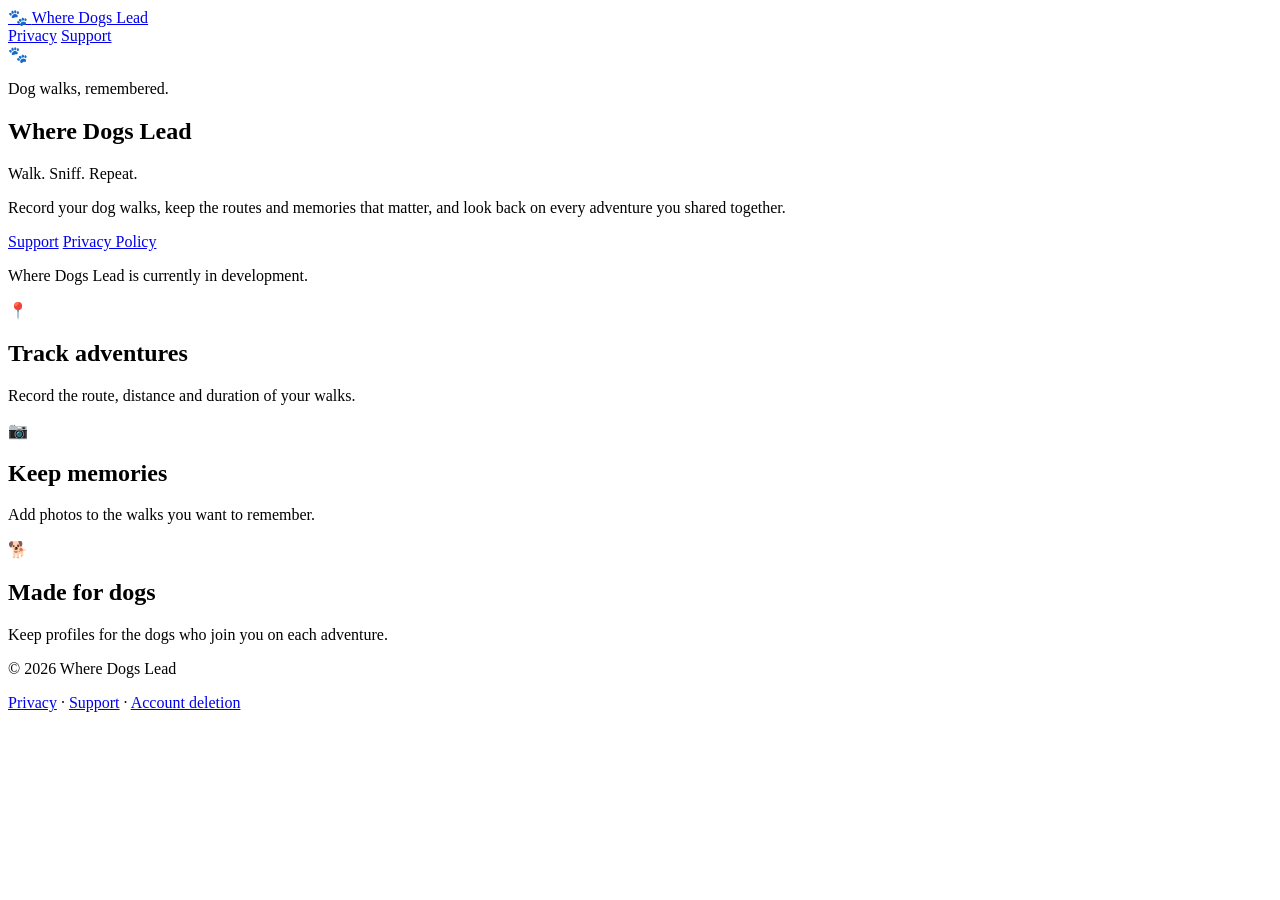
==== index.html @ 5a113318 "Add Where Dogs Lead homepage" ====
<!doctype html>
<html lang="en">
<head>
  <meta charset="utf-8">
  <meta name="viewport" content="width=device-width, initial-scale=1">
  <meta name="description" content="Where Dogs Lead — a dog walking companion for recording adventures, routes, memories and more.">
  <title>Where Dogs Lead</title>
  <link rel="stylesheet" href="styles.css">
</head>
<body>
  <header class="site-header">
    <a class="brand" href="index.html" aria-label="Where Dogs Lead home">
      <span class="paw" aria-hidden="true">🐾</span>
      <span>Where Dogs Lead</span>
    </a>
    <nav aria-label="Main navigation">
      <a href="privacy.html">Privacy</a>
      <a href="support.html">Support</a>
    </nav>
  </header>

  <main>
    <section class="hero">
      <div class="hero-card">
        <div class="hero-paw" aria-hidden="true">🐾</div>
        <p class="eyebrow">Dog walks, remembered.</p>
        <h1>Where Dogs Lead</h1>
        <p class="tagline">Walk. Sniff. Repeat.</p>
        <p class="intro">
          Record your dog walks, keep the routes and memories that matter,
          and look back on every adventure you shared together.
        </p>
        <div class="actions">
          <a class="button primary" href="support.html">Support</a>
          <a class="button secondary" href="privacy.html">Privacy Policy</a>
        </div>
        <p class="coming-soon">Where Dogs Lead is currently in development.</p>
      </div>
    </section>

    <section class="features" aria-label="App features">
      <article>
        <span aria-hidden="true">📍</span>
        <h2>Track adventures</h2>
        <p>Record the route, distance and duration of your walks.</p>
      </article>
      <article>
        <span aria-hidden="true">📷</span>
        <h2>Keep memories</h2>
        <p>Add photos to the walks you want to remember.</p>
      </article>
      <article>
        <span aria-hidden="true">🐕</span>
        <h2>Made for dogs</h2>
        <p>Keep profiles for the dogs who join you on each adventure.</p>
      </article>
    </section>
  </main>

  <footer>
    <p>© 2026 Where Dogs Lead</p>
    <p>
      <a href="privacy.html">Privacy</a>
      <span aria-hidden="true">·</span>
      <a href="support.html">Support</a>
      <span aria-hidden="true">·</span>
      <a href="account-deletion.html">Account deletion</a>
    </p>
  </footer>
</body>
</html>
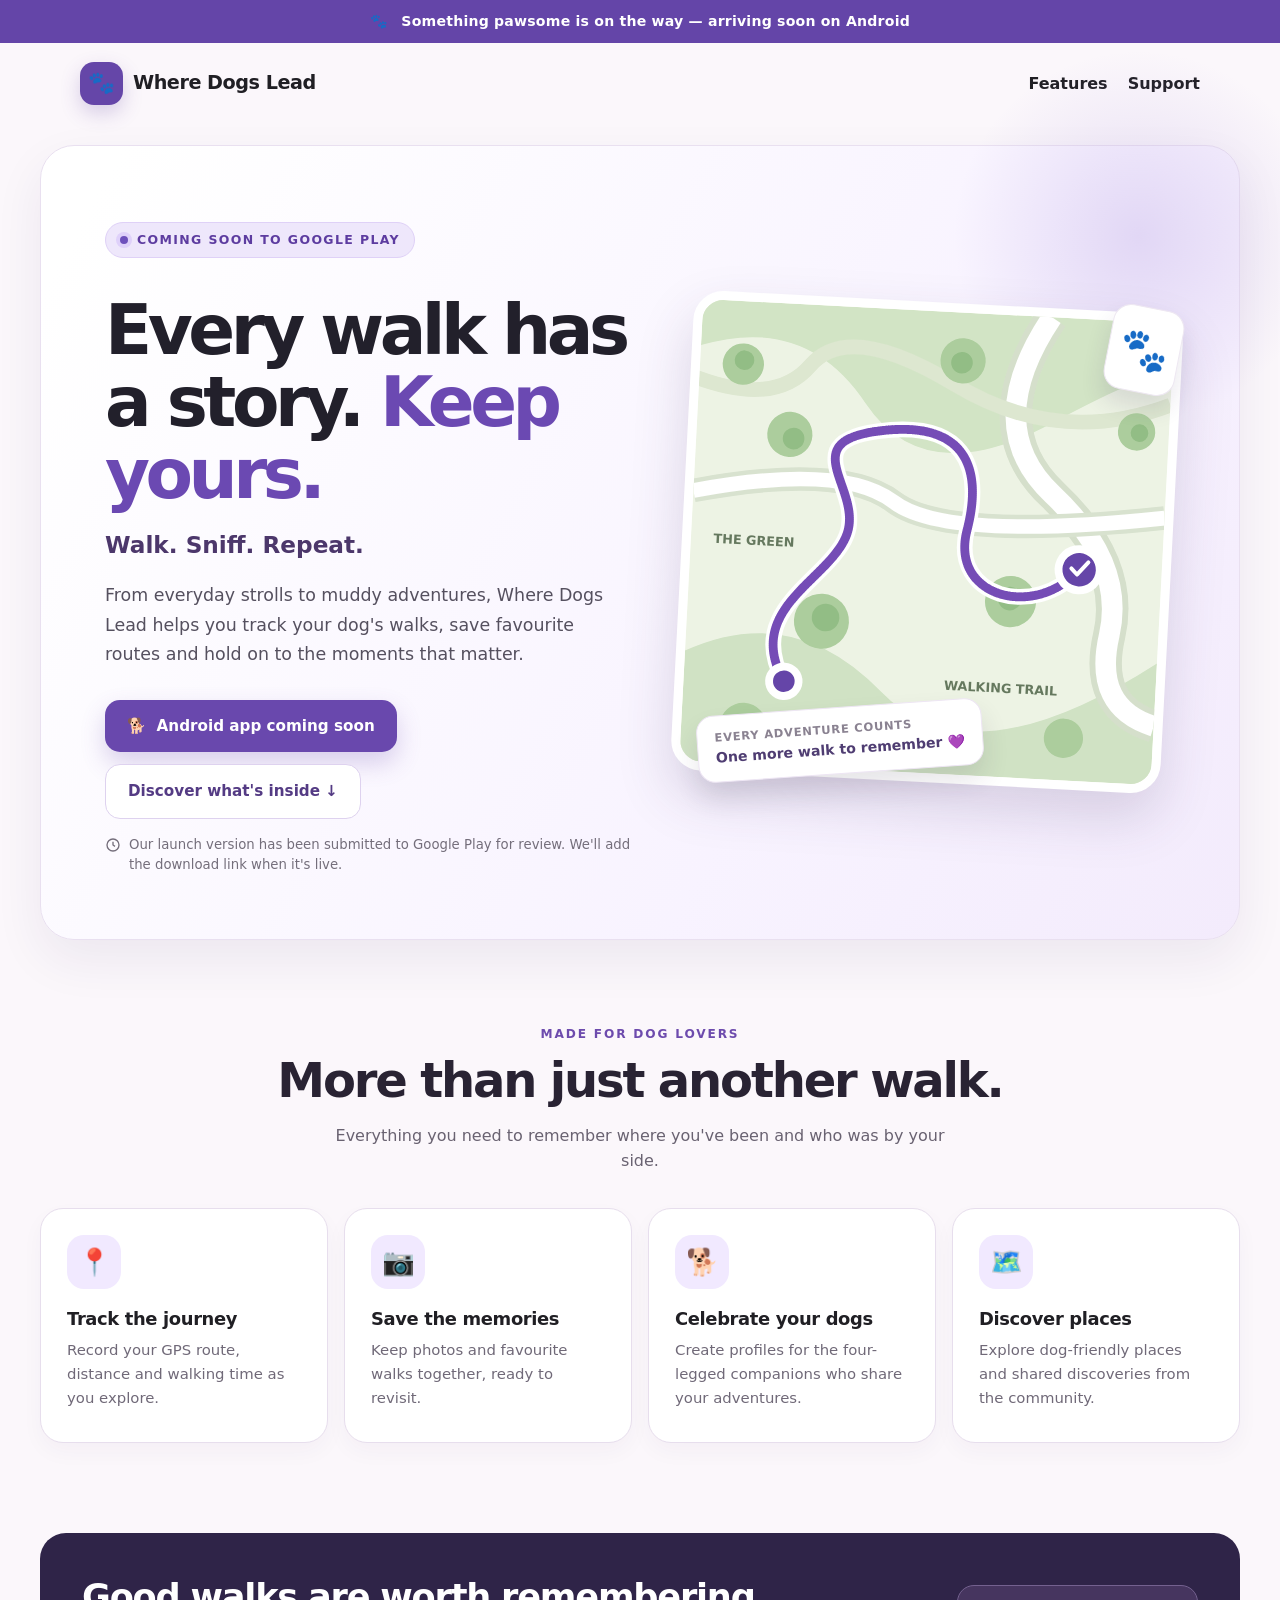
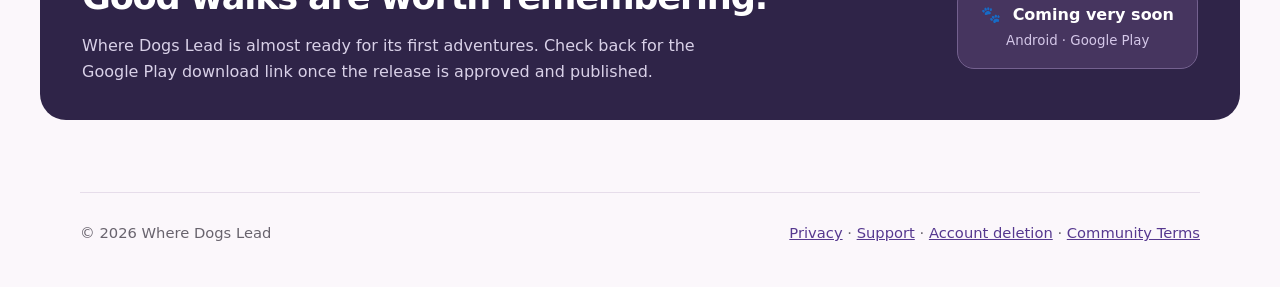
==== commit f5e983a0: "Refresh homepage for upcoming Where Dogs Lead Google Play launch" ====
--- a/index.html
+++ b/index.html
@@ -1,71 +1,168 @@
 <!doctype html>
-<html lang="en">
+<html lang="en-GB">
 <head>
   <meta charset="utf-8">
   <meta name="viewport" content="width=device-width, initial-scale=1">
-  <meta name="description" content="Where Dogs Lead — a dog walking companion for recording adventures, routes, memories and more.">
-  <title>Where Dogs Lead</title>
+  <meta name="theme-color" content="#f8f5fc">
+  <meta name="description" content="Where Dogs Lead is coming soon to Google Play. Track dog walks, save routes and photos, and remember every adventure together. Walk. Sniff. Repeat.">
+  <meta property="og:title" content="Where Dogs Lead — Coming Soon">
+  <meta property="og:description" content="Walk. Sniff. Repeat. A new dog-walking companion is coming soon to Android.">
+  <meta property="og:type" content="website">
+  <meta property="og:url" content="https://wheredogslead.co.uk/">
+  <title>Coming Soon to Google Play | Where Dogs Lead</title>
   <link rel="stylesheet" href="styles.css">
+  <style>
+    /* Launch announcement styles: scoped to this homepage only. */
+    .launch-page { overflow: hidden; }
+    .launch-page .site-header { max-width: 1200px; }
+    .launch-page .brand { font-size: 1.2rem; letter-spacing: -.025em; }
+    .launch-page .brand-symbol { width: 43px; height: 43px; display: grid; place-items: center; color: #fff; background: #6546a8; border-radius: 14px; box-shadow: 0 8px 20px rgba(87,55,156,.22); font-size: 1.35rem; }
+    .launch-page nav a:focus-visible, .launch-page a:focus-visible { outline: 3px solid #9b7bed; outline-offset: 4px; border-radius: 4px; }
+    .launch-banner { background: #6445a8; color: #fff; padding: 10px 20px; text-align: center; font-size: .88rem; font-weight: 700; letter-spacing: .015em; }
+    .launch-banner span { display: inline-block; margin-right: 8px; }
+    .launch-container { width: min(1200px, calc(100% - 44px)); margin-left: auto; margin-right: auto; }
+    .launch-hero { margin-top: 20px; background: linear-gradient(120deg,#fff 5%,#f8f3ff 65%,#f3ebfc); border: 1px solid #e9e0f0; border-radius: 34px; box-shadow: 0 20px 50px rgba(49,31,90,.07); display:grid; grid-template-columns: 1.05fr .95fr; align-items: center; min-height: 570px; gap: 26px; padding: clamp(28px,5vw,65px); position: relative; isolation: isolate; }
+    .launch-hero::before { content:""; position:absolute; z-index:-1; width:380px; height:380px; right:-90px; top:-100px; border-radius:50%; background:radial-gradient(circle,rgba(156,129,215,.24),transparent 69%); }
+    .launch-kicker { display:inline-flex; align-items:center; gap:9px; color:#5d3ca0; background:#eee7fb; border:1px solid #dfd1f7; padding:7px 14px; border-radius:30px; font-size:.78rem; text-transform:uppercase; letter-spacing:.11em; font-weight:800; }
+    .launch-kicker-dot { width:8px; height:8px; border-radius:50%; background:#6e50bc; box-shadow:0 0 0 4px #dfd1fa; }
+    .launch-hero h1 { max-width: 680px; font-size:clamp(2.9rem,5.4vw,5.1rem); line-height:1.04; letter-spacing:-.065em; margin:25px 0 15px; color:#22202b; }
+    .launch-hero h1 em { font-style:normal; color:#6b49b2; }
+    .launch-tagline { font-size:clamp(1.15rem,2.1vw,1.45rem); color:#4c376b; font-weight:800; margin:0 0 18px; }
+    .launch-intro { color:#55505f; font-size:1.09rem; max-width:510px; line-height:1.7; margin:0; }
+    .launch-buttons { display:flex; gap:12px; flex-wrap:wrap; margin:30px 0 16px; align-items:center; }
+    .launch-pill { display:inline-flex; align-items:center; gap:10px; border-radius:15px; padding:14px 22px; font-size:.95rem; font-weight:800; text-decoration:none; }
+    .launch-primary { color:#fff; background:#6948ad; box-shadow:0 11px 24px rgba(105,72,173,.24); }
+    .launch-secondary { color:#543b84; background:#fff; border:1px solid #ded2ef; }
+    .launch-secondary:hover { background:#f3ecfe; }
+    .launch-note { display:flex; align-items:flex-start; gap:8px; color:#746e7b; font-size:.83rem; line-height:1.5; margin:0; }
+    .launch-note svg { flex:0 0 16px; margin-top:2px; }
+    .launch-art { position:relative; min-height:445px; display:flex; align-items:center; justify-content:center; }
+    .launch-map { background:#f5f9ef; width:100%; max-width:490px; border:9px solid #fff; border-radius:30px; box-shadow:0 25px 54px rgba(66,47,93,.17); overflow:hidden; transform:rotate(3deg); }
+    .launch-map svg { display:block; width:100%; height:auto; }
+    .launch-map-label { position:absolute; bottom:8px; left:18px; color:#4f3d72; padding:12px 17px; background:#fff; border:1px solid #eee6f4; box-shadow:0 15px 26px rgba(52,42,68,.12); border-radius:17px; transform:rotate(-4deg); font-size:.88rem; font-weight:750; }
+    .launch-map-label span { display:block; color:#8a8291; font-size:.72rem; font-weight:600; text-transform:uppercase; letter-spacing:.065em; }
+    .launch-paw-float { position:absolute; top:5px; right:-5px; font-size:2.5rem; background:#fff; border:1px solid #eee8f2; padding:10px; border-radius:18px; transform:rotate(11deg); box-shadow:0 14px 22px rgba(55,42,89,.12); }
+    .launch-section { padding:85px 0 30px; }
+    .launch-section-head { max-width:780px; margin:0 auto 34px; text-align:center; }
+    .launch-eyebrow { font-size:.76rem; text-transform:uppercase; letter-spacing:.15em; color:#6d4bad; font-weight:850; margin:0 0 9px; }
+    .launch-section h2 { margin:0; color:#292333; font-size:clamp(2rem,3.8vw,3rem); line-height:1.14; letter-spacing:-.045em; }
+    .launch-section-lead { color:#696271; max-width:620px; margin:15px auto 0; }
+    .launch-features { display:grid; grid-template-columns:repeat(4,minmax(0,1fr)); gap:16px; }
+    .launch-feature { background:#fff; border:1px solid #e7deed; border-radius:23px; padding:26px; min-height:235px; box-shadow:0 9px 22px rgba(55,41,85,.035); }
+    .launch-feature-icon { width:54px; height:54px; background:#f1e9ff; border-radius:17px; display:grid; place-items:center; font-size:1.65rem; margin-bottom:19px; }
+    .launch-feature h3 { font-size:1.12rem; line-height:1.25; letter-spacing:-.02em; margin:0 0 9px; }
+    .launch-feature p { color:#706978; margin:0; font-size:.93rem; line-height:1.6; }
+    .launch-bottom { margin-top:60px; margin-bottom:72px; padding:36px 42px; background:#2f2448; color:#fff; border-radius:26px; display:flex; justify-content:space-between; align-items:center; gap:25px; }
+    .launch-bottom h2 { font-size:clamp(1.5rem,3vw,2.2rem); letter-spacing:-.035em; margin:0 0 8px; color:#fff; }
+    .launch-bottom p { color:#d9d1e8; margin:0; max-width:640px; }
+    .launch-status { text-align:center; flex:0 0 auto; background:#46355f; padding:16px 23px; border:1px solid #74618f; border-radius:17px; font-weight:800; }
+    .launch-status small { display:block; font-weight:500; color:#d5c8e9; margin-top:3px; }
+    .launch-page footer { max-width:1200px; }
+    @media(max-width:950px) {
+      .launch-hero { grid-template-columns:1fr; padding:45px 38px 24px; }
+      .launch-hero h1 { max-width:720px; }
+      .launch-art { min-height:350px; max-width:530px; width:100%; margin:0 auto; }
+      .launch-map { max-width:400px; }
+      .launch-features { grid-template-columns:repeat(2,minmax(0,1fr)); }
+    }
+    @media(max-width:600px) {
+      .launch-container { width:calc(100% - 26px); }
+      .launch-page .site-header { align-items:center; padding-top:0; gap:10px; }
+      .launch-page .brand { font-size:1rem; }
+      .launch-page .brand-symbol { width:36px; height:36px; border-radius:11px; }
+      .launch-page nav { gap:12px; font-size:.82rem; }
+      .launch-banner { font-size:.77rem; }
+      .launch-hero { margin-top:10px; padding:34px 22px 25px; gap:5px; border-radius:24px; }
+      .launch-hero h1 { font-size:clamp(2.65rem,12vw,4rem); margin-top:21px; }
+      .launch-intro { font-size:1rem; }
+      .launch-buttons { margin-top:24px; }
+      .launch-pill { width:100%; justify-content:center; text-align:center; }
+      .launch-art { min-height:270px; margin-top:19px; }
+      .launch-map { width:92%; max-width:335px; border-width:6px; border-radius:22px; }
+      .launch-paw-float { top:0; right:0; font-size:1.6rem; }
+      .launch-map-label { left:0; bottom:0; font-size:.75rem; }
+      .launch-section { padding-top:62px; }
+      .launch-features { grid-template-columns:1fr; gap:12px; }
+      .launch-feature { min-height:0; padding:23px; }
+      .launch-bottom { margin-top:40px; margin-bottom:45px; padding:30px 24px; flex-direction:column; align-items:stretch; }
+      .launch-status { text-align:left; }
+    }
+    @media(prefers-reduced-motion:reduce) { html {scroll-behavior:auto;} }
+  </style>
 </head>
-<body>
+<body class="launch-page">
+  <div class="launch-banner"><span aria-hidden="true">🐾</span> Something pawsome is on the way — arriving soon on Android</div>
   <header class="site-header">
     <a class="brand" href="index.html" aria-label="Where Dogs Lead home">
-      <span class="paw" aria-hidden="true">🐾</span>
-      <span>Where Dogs Lead</span>
+      <span class="brand-symbol" aria-hidden="true">🐾</span><span>Where Dogs Lead</span>
     </a>
     <nav aria-label="Main navigation">
-      <a href="privacy.html">Privacy</a>
+      <a href="#features">Features</a>
       <a href="support.html">Support</a>
     </nav>
   </header>
-
   <main>
-    <section class="hero">
-      <div class="hero-card">
-        <div class="hero-paw" aria-hidden="true">🐾</div>
-        <p class="eyebrow">Dog walks, remembered.</p>
-        <h1>Where Dogs Lead</h1>
-        <p class="tagline">Walk. Sniff. Repeat.</p>
-        <p class="intro">
-          Record your dog walks, keep the routes and memories that matter,
-          and look back on every adventure you shared together.
+    <section class="launch-hero launch-container" aria-labelledby="launch-title">
+      <div class="launch-copy">
+        <p class="launch-kicker"><span class="launch-kicker-dot" aria-hidden="true"></span> Coming soon to Google Play</p>
+        <h1 id="launch-title">Every walk has a story. <em>Keep yours.</em></h1>
+        <p class="launch-tagline">Walk. Sniff. Repeat.</p>
+        <p class="launch-intro">From everyday strolls to muddy adventures, Where Dogs Lead helps you track your dog's walks, save favourite routes and hold on to the moments that matter.</p>
+        <div class="launch-buttons">
+          <span class="launch-pill launch-primary" role="status" aria-label="Android app coming soon">🐕 &nbsp;Android app coming soon</span>
+          <a class="launch-pill launch-secondary" href="#features">Discover what's inside ↓</a>
+        </div>
+        <p class="launch-note">
+          <svg xmlns="http://www.w3.org/2000/svg" width="16" height="16" viewBox="0 0 24 24" fill="none" stroke="currentColor" stroke-width="2" aria-hidden="true"><circle cx="12" cy="12" r="9"/><path d="M12 7v5l3 2"/></svg>
+          Our launch version has been submitted to Google Play for review. We'll add the download link when it's live.
         </p>
-        <div class="actions">
-          <a class="button primary" href="support.html">Support</a>
-          <a class="button secondary" href="privacy.html">Privacy Policy</a>
+      </div>
+      <div class="launch-art">
+        <div class="launch-map" aria-label="Illustration of a winding walking trail through green countryside" role="img">
+          <svg viewBox="0 0 480 470" xmlns="http://www.w3.org/2000/svg" aria-hidden="true">
+            <rect width="480" height="470" fill="#edf3e4"/>
+            <path d="M0 47 Q105 10 170 97 T360 108 T480 60 V0 H0Z" fill="#d2e4c5"/>
+            <path d="M0 358 Q108 302 202 390 T480 346 V470 H0Z" fill="#d0e2c4"/>
+            <path d="M355 0 Q287 114 365 180 T430 320 T480 410" fill="none" stroke="#d5dfcb" stroke-width="33"/>
+            <path d="M355 0 Q287 114 365 180 T430 320 T480 410" fill="none" stroke="#fff" stroke-width="21"/>
+            <path d="M0 195 Q150 159 204 196 T480 198" fill="none" stroke="#d8e2cf" stroke-width="24"/>
+            <path d="M0 195 Q150 159 204 196 T480 198" fill="none" stroke="#fff" stroke-width="15"/>
+            <path d="M-20 74 Q75 110 112 62 T259 73 T480 83" fill="none" stroke="#dde7d0" stroke-width="15"/>
+            <g fill="#accd9d"><circle cx="44" cy="64" r="21"/><circle cx="95" cy="133" r="23"/><circle cx="137" cy="321" r="28"/><circle cx="328" cy="291" r="26"/><circle cx="447" cy="112" r="19"/><circle cx="267" cy="49" r="23"/><circle cx="63" cy="432" r="24"/><circle cx="389" cy="427" r="20"/></g>
+            <g fill="#92bd85"><circle cx="45" cy="60" r="10"/><circle cx="99" cy="137" r="11"/><circle cx="141" cy="317" r="14"/><circle cx="327" cy="288" r="12"/><circle cx="450" cy="113" r="9"/><circle cx="266" cy="51" r="11"/></g>
+            <path d="M102 384 C57 312 143 279 158 232 S99 141 184 125 S294 152 280 221 S354 308 396 255" fill="none" stroke="#fff" stroke-width="16" stroke-linecap="round" stroke-linejoin="round"/>
+            <path d="M102 384 C57 312 143 279 158 232 S99 141 184 125 S294 152 280 221 S354 308 396 255" fill="none" stroke="#754cb6" stroke-width="9" stroke-linecap="round" stroke-linejoin="round" stroke-dasharray="1 1"/>
+            <circle cx="102" cy="384" r="19" fill="#fff"/><circle cx="102" cy="384" r="11" fill="#6545a8"/>
+            <circle cx="396" cy="255" r="25" fill="#fff"/><circle cx="396" cy="255" r="17" fill="#6545a8"/>
+            <path d="M388 254l6 6 11-13" fill="none" stroke="#fff" stroke-linecap="round" stroke-linejoin="round" stroke-width="4"/>
+            <g font-family="system-ui,sans-serif" fill="#65785e" font-size="13" font-weight="700"><text x="23" y="247">THE GREEN</text><text x="265" y="384">WALKING TRAIL</text></g>
+          </svg>
         </div>
-        <p class="coming-soon">Where Dogs Lead is currently in development.</p>
+        <div class="launch-paw-float" aria-hidden="true">🐾</div>
+        <div class="launch-map-label"><span>Every adventure counts</span>One more walk to remember 💜</div>
       </div>
     </section>
-
-    <section class="features" aria-label="App features">
-      <article>
-        <span aria-hidden="true">📍</span>
-        <h2>Track adventures</h2>
-        <p>Record the route, distance and duration of your walks.</p>
-      </article>
-      <article>
-        <span aria-hidden="true">📷</span>
-        <h2>Keep memories</h2>
-        <p>Add photos to the walks you want to remember.</p>
-      </article>
-      <article>
-        <span aria-hidden="true">🐕</span>
-        <h2>Made for dogs</h2>
-        <p>Keep profiles for the dogs who join you on each adventure.</p>
-      </article>
+    <section class="launch-section launch-container" id="features" aria-labelledby="features-title">
+      <div class="launch-section-head">
+        <p class="launch-eyebrow">Made for dog lovers</p>
+        <h2 id="features-title">More than just another walk.</h2>
+        <p class="launch-section-lead">Everything you need to remember where you've been and who was by your side.</p>
+      </div>
+      <div class="launch-features">
+        <article class="launch-feature"><span class="launch-feature-icon" aria-hidden="true">📍</span><h3>Track the journey</h3><p>Record your GPS route, distance and walking time as you explore.</p></article>
+        <article class="launch-feature"><span class="launch-feature-icon" aria-hidden="true">📷</span><h3>Save the memories</h3><p>Keep photos and favourite walks together, ready to revisit.</p></article>
+        <article class="launch-feature"><span class="launch-feature-icon" aria-hidden="true">🐕</span><h3>Celebrate your dogs</h3><p>Create profiles for the four-legged companions who share your adventures.</p></article>
+        <article class="launch-feature"><span class="launch-feature-icon" aria-hidden="true">🗺️</span><h3>Discover places</h3><p>Explore dog-friendly places and shared discoveries from the community.</p></article>
+      </div>
     </section>
+    <aside class="launch-bottom launch-container" aria-label="Launch status">
+      <div><h2>Good walks are worth remembering.</h2><p>Where Dogs Lead is almost ready for its first adventures. Check back for the Google Play download link once the release is approved and published.</p></div>
+      <div class="launch-status">🐾 &nbsp;Coming very soon<small>Android · Google Play</small></div>
+    </aside>
   </main>
-
   <footer>
     <p>© 2026 Where Dogs Lead</p>
-    <p>
-      <a href="privacy.html">Privacy</a>
-      <span aria-hidden="true">·</span>
-      <a href="support.html">Support</a>
-      <span aria-hidden="true">·</span>
-      <a href="account-deletion.html">Account deletion</a>
-    </p>
+    <p><a href="privacy.html">Privacy</a> · <a href="support.html">Support</a> · <a href="account-deletion.html">Account deletion</a> · <a href="community-terms.html">Community Terms</a></p>
   </footer>
 </body>
 </html>
--- a/styles.css
+++ b/styles.css
@@ -0,0 +1,229 @@
+:root {
+  --bg: #fbf7fb;
+  --surface: #ffffff;
+  --surface-soft: #f2ecf6;
+  --text: #201f24;
+  --muted: #68636d;
+  --accent: #6f4db2;
+  --accent-dark: #56388f;
+  --line: #e6ddea;
+  --shadow: 0 18px 50px rgba(51, 33, 69, 0.10);
+}
+
+* { box-sizing: border-box; }
+
+html { scroll-behavior: smooth; }
+
+body {
+  margin: 0;
+  font-family: system-ui, -apple-system, BlinkMacSystemFont, "Segoe UI", sans-serif;
+  color: var(--text);
+  background: var(--bg);
+  line-height: 1.6;
+}
+
+a { color: var(--accent-dark); }
+
+.site-header {
+  width: min(1120px, calc(100% - 36px));
+  margin: 0 auto;
+  min-height: 82px;
+  display: flex;
+  align-items: center;
+  justify-content: space-between;
+  gap: 24px;
+}
+
+.brand {
+  display: inline-flex;
+  align-items: center;
+  gap: 10px;
+  text-decoration: none;
+  color: var(--text);
+  font-size: 1.25rem;
+  font-weight: 800;
+}
+
+.paw { font-size: 1.55rem; }
+
+nav {
+  display: flex;
+  gap: 20px;
+}
+
+nav a {
+  color: var(--text);
+  text-decoration: none;
+  font-weight: 650;
+}
+
+nav a:hover,
+footer a:hover { text-decoration: underline; }
+
+.hero {
+  width: min(1120px, calc(100% - 36px));
+  margin: 32px auto 0;
+}
+
+.hero-card {
+  min-height: 500px;
+  padding: clamp(42px, 8vw, 92px);
+  border: 1px solid var(--line);
+  border-radius: 34px;
+  background:
+    radial-gradient(circle at top right, rgba(111, 77, 178, 0.12), transparent 34%),
+    var(--surface);
+  box-shadow: var(--shadow);
+  display: flex;
+  flex-direction: column;
+  align-items: flex-start;
+  justify-content: center;
+}
+
+.hero-paw { font-size: 3.2rem; }
+
+.eyebrow {
+  margin: 12px 0 2px;
+  color: var(--accent-dark);
+  font-weight: 800;
+  letter-spacing: 0.04em;
+  text-transform: uppercase;
+  font-size: 0.86rem;
+}
+
+h1 {
+  margin: 0;
+  font-size: clamp(3rem, 8vw, 6.2rem);
+  line-height: 0.98;
+  letter-spacing: -0.055em;
+}
+
+.tagline {
+  margin: 18px 0 12px;
+  font-size: clamp(1.45rem, 3vw, 2rem);
+  font-weight: 750;
+}
+
+.intro {
+  max-width: 680px;
+  margin: 0;
+  color: var(--muted);
+  font-size: 1.12rem;
+}
+
+.actions {
+  display: flex;
+  flex-wrap: wrap;
+  gap: 12px;
+  margin-top: 30px;
+}
+
+.button {
+  display: inline-block;
+  padding: 12px 19px;
+  border-radius: 999px;
+  text-decoration: none;
+  font-weight: 750;
+}
+
+.primary {
+  color: white;
+  background: var(--accent);
+}
+
+.primary:hover { background: var(--accent-dark); }
+
+.secondary {
+  color: var(--text);
+  background: var(--surface-soft);
+  border: 1px solid var(--line);
+}
+
+.coming-soon {
+  margin: 24px 0 0;
+  color: var(--muted);
+  font-size: 0.95rem;
+}
+
+.features {
+  width: min(1120px, calc(100% - 36px));
+  margin: 26px auto 70px;
+  display: grid;
+  grid-template-columns: repeat(3, 1fr);
+  gap: 18px;
+}
+
+.features article,
+.content-card {
+  background: var(--surface);
+  border: 1px solid var(--line);
+  border-radius: 24px;
+  padding: 28px;
+}
+
+.features article > span { font-size: 2rem; }
+.features h2 { margin: 10px 0 8px; font-size: 1.25rem; }
+.features p { margin: 0; color: var(--muted); }
+
+.page {
+  width: min(840px, calc(100% - 36px));
+  margin: 38px auto 70px;
+}
+
+.page h1 {
+  font-size: clamp(2.5rem, 7vw, 4.5rem);
+  margin-bottom: 12px;
+}
+
+.page .lead {
+  color: var(--muted);
+  font-size: 1.08rem;
+}
+
+.content-card { margin-top: 26px; }
+
+.content-card h2 { margin-top: 30px; }
+.content-card h2:first-child { margin-top: 0; }
+.content-card ul { padding-left: 24px; }
+.content-card li + li { margin-top: 8px; }
+
+.notice {
+  background: var(--surface-soft);
+  border-left: 4px solid var(--accent);
+  padding: 16px 18px;
+  border-radius: 10px;
+}
+
+footer {
+  width: min(1120px, calc(100% - 36px));
+  margin: 0 auto;
+  padding: 28px 0 42px;
+  border-top: 1px solid var(--line);
+  display: flex;
+  justify-content: space-between;
+  gap: 18px;
+  color: var(--muted);
+  font-size: 0.92rem;
+}
+
+footer p { margin: 0; }
+
+@media (max-width: 720px) {
+  .site-header {
+    min-height: 72px;
+    align-items: flex-start;
+    padding-top: 18px;
+  }
+
+  nav { gap: 12px; font-size: 0.92rem; }
+
+  .hero { margin-top: 18px; }
+  .hero-card { min-height: 450px; border-radius: 26px; padding: 38px 26px; }
+
+  .features { grid-template-columns: 1fr; }
+
+  footer {
+    flex-direction: column;
+    padding-bottom: 30px;
+  }
+}
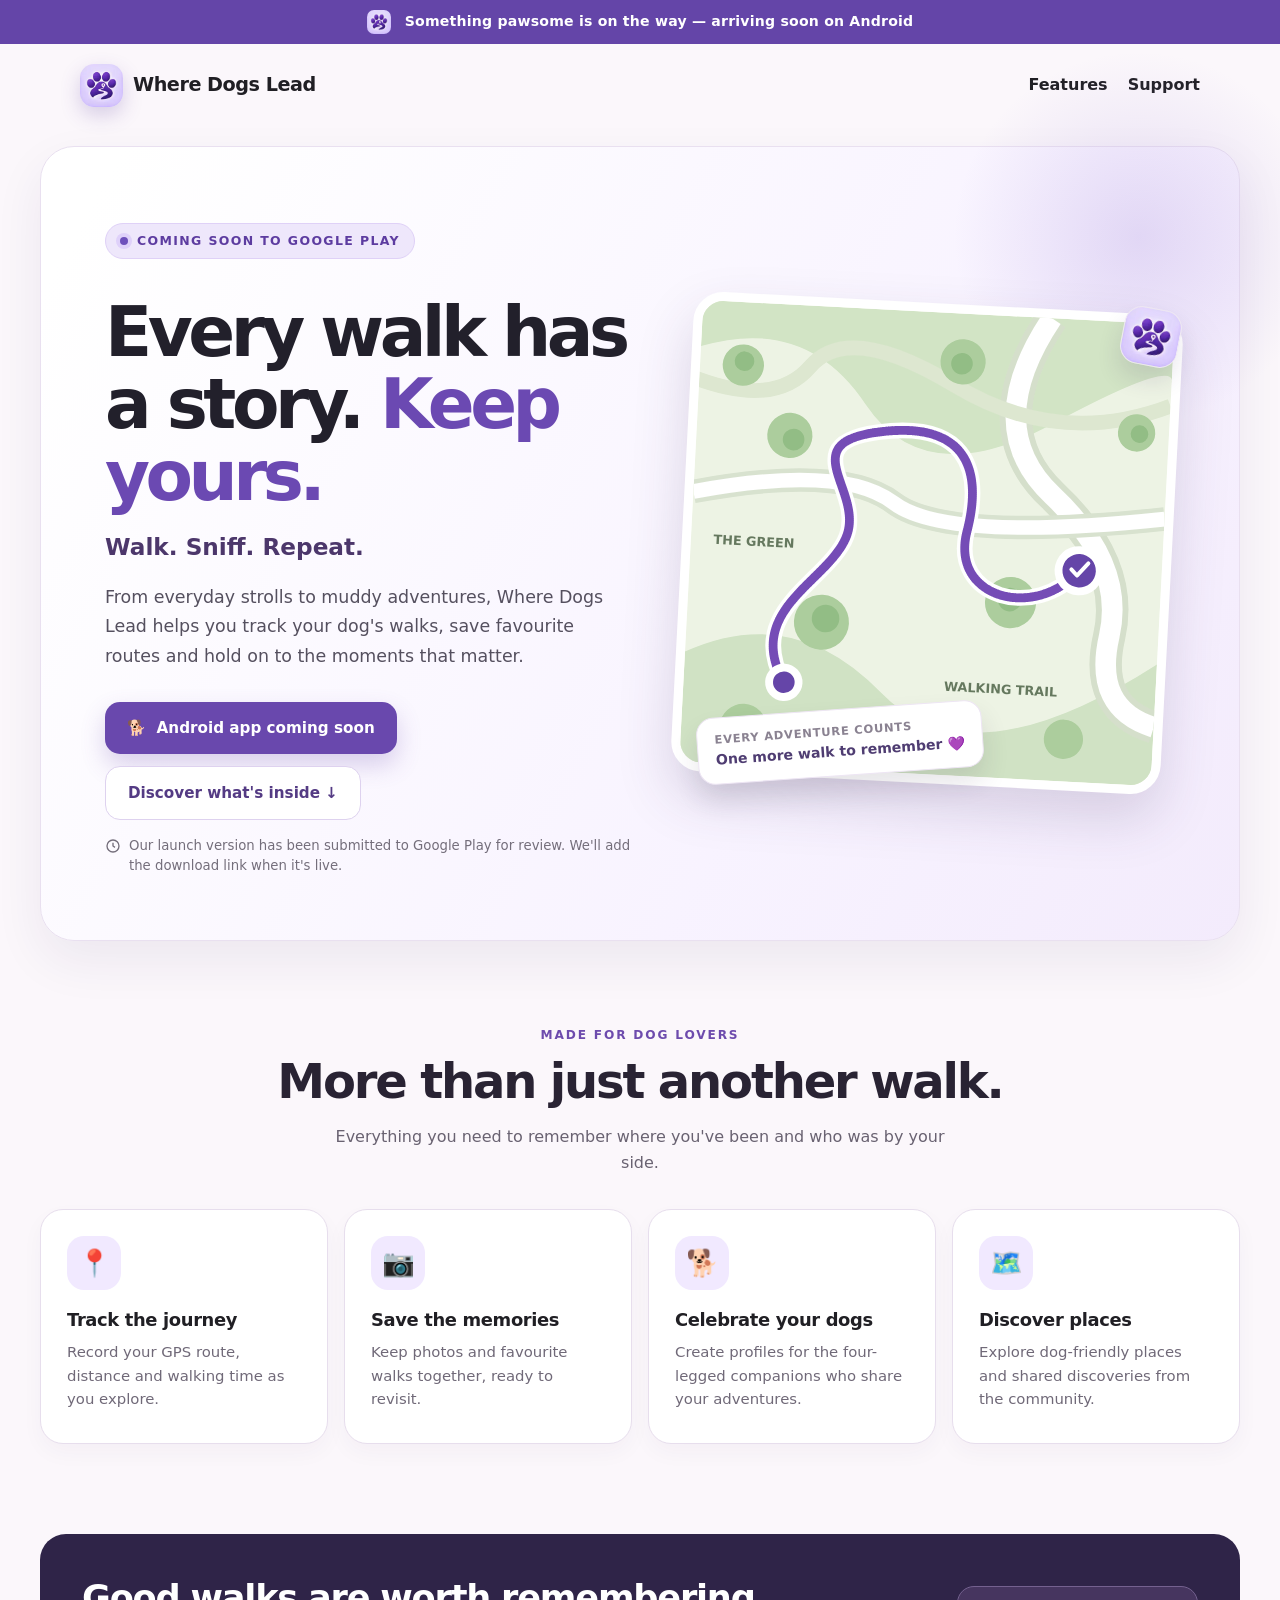
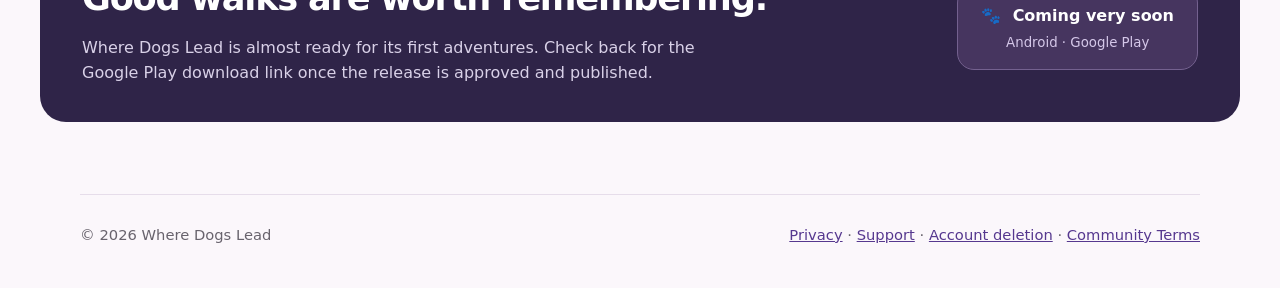
==== commit 873bf597: "Use original lavender paw logo in launch-page header and banner" ====
--- a/index.html
+++ b/index.html
@@ -88,13 +88,20 @@
       .launch-status { text-align:left; }
     }
     @media(prefers-reduced-motion:reduce) { html {scroll-behavior:auto;} }
-  </style>
+  
+    /* Reuse the original lavender paw-and-route logo throughout the launch header. */
+    .launch-page { --official-paw-logo: url("[data-uri]"); }
+    .launch-page .brand-symbol { background: var(--official-paw-logo) center / cover no-repeat; }
+    .launch-page .launch-banner .announcement-logo { display:inline-block; vertical-align:middle; width:24px; height:24px; margin-right:9px; border-radius:7px; background:var(--official-paw-logo) center / cover no-repeat; }
+    .launch-page .launch-paw-float { width:58px; height:58px; padding:0; background:var(--official-paw-logo) center / cover no-repeat; }
+    @media(max-width:600px){ .launch-page .launch-paw-float { width:48px; height:48px; } }
+</style>
 </head>
 <body class="launch-page">
-  <div class="launch-banner"><span aria-hidden="true">🐾</span> Something pawsome is on the way — arriving soon on Android</div>
+  <div class="launch-banner"><span class="announcement-logo" aria-hidden="true"></span> Something pawsome is on the way — arriving soon on Android</div>
   <header class="site-header">
     <a class="brand" href="index.html" aria-label="Where Dogs Lead home">
-      <span class="brand-symbol" aria-hidden="true">🐾</span><span>Where Dogs Lead</span>
+      <span class="brand-symbol" aria-hidden="true"></span><span>Where Dogs Lead</span>
     </a>
     <nav aria-label="Main navigation">
       <a href="#features">Features</a>
@@ -138,7 +145,7 @@
             <g font-family="system-ui,sans-serif" fill="#65785e" font-size="13" font-weight="700"><text x="23" y="247">THE GREEN</text><text x="265" y="384">WALKING TRAIL</text></g>
           </svg>
         </div>
-        <div class="launch-paw-float" aria-hidden="true">🐾</div>
+        <div class="launch-paw-float" aria-hidden="true"></div>
         <div class="launch-map-label"><span>Every adventure counts</span>One more walk to remember 💜</div>
       </div>
     </section>
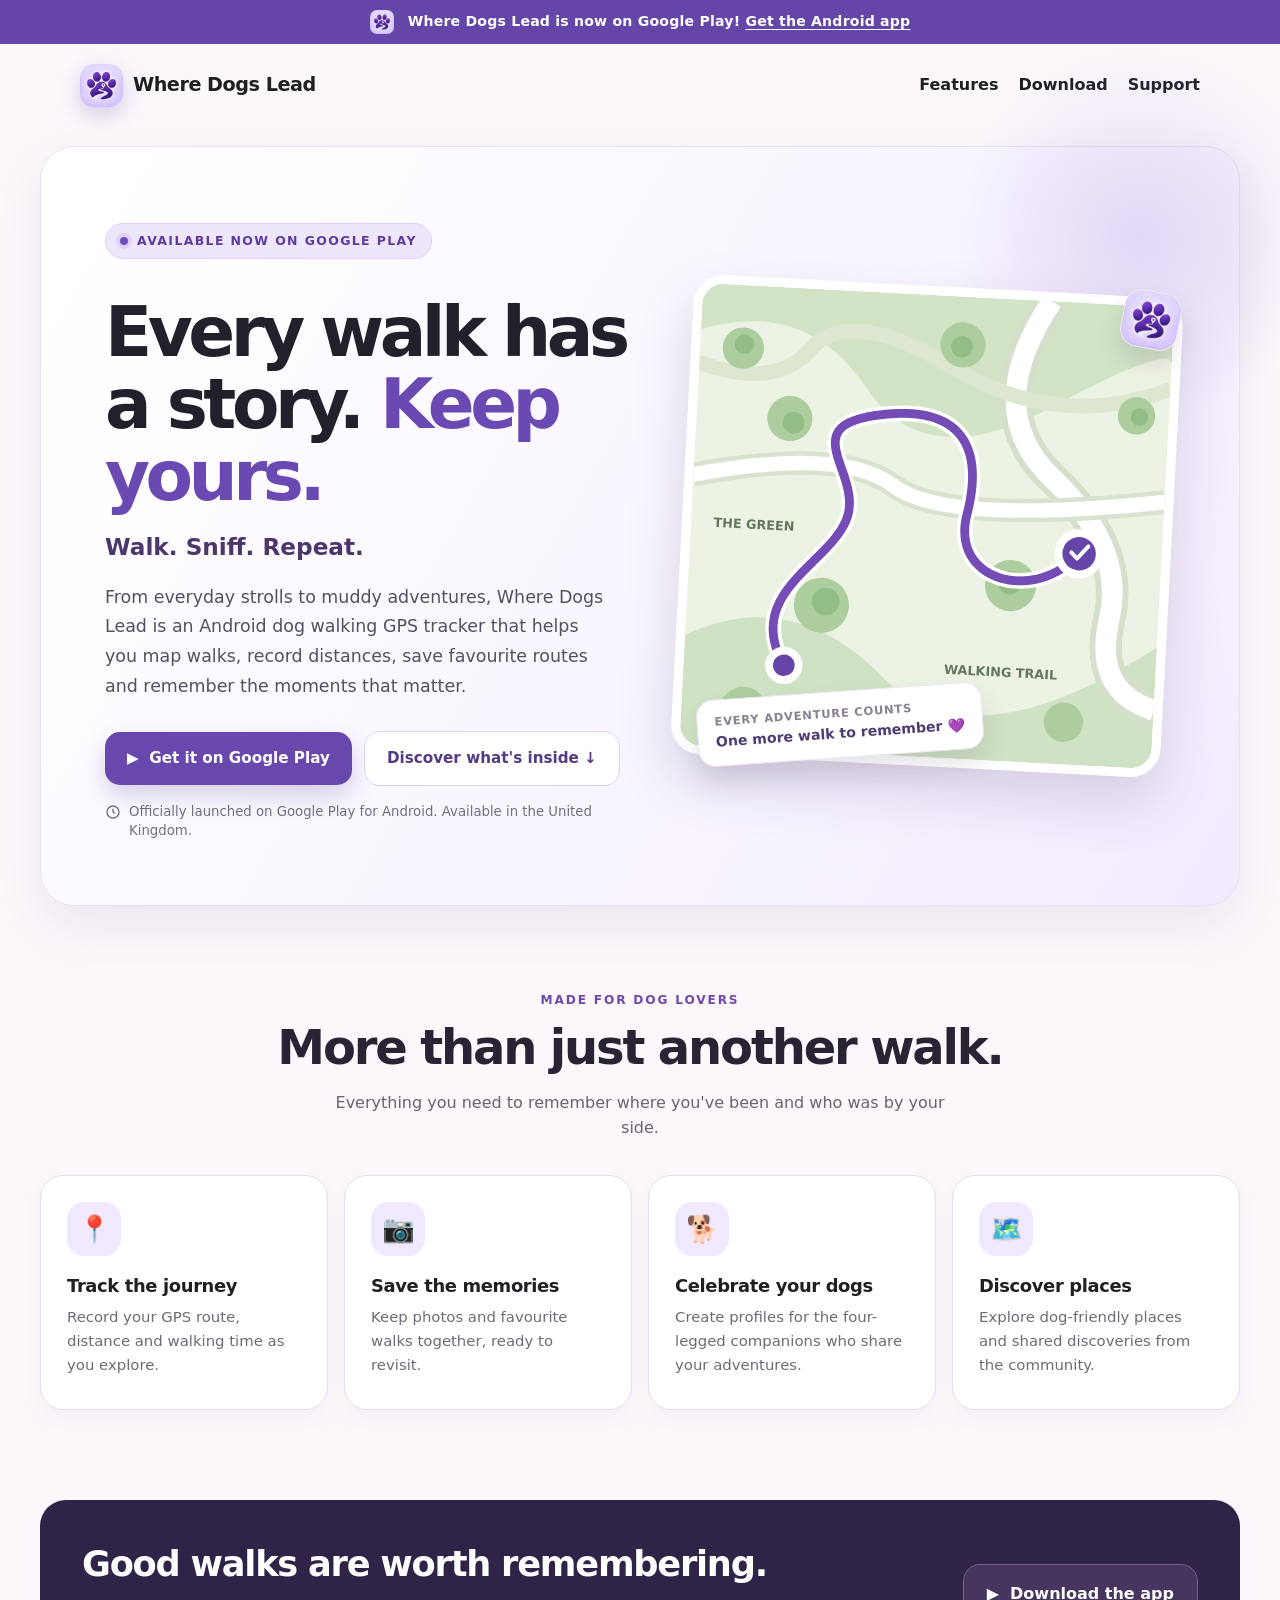
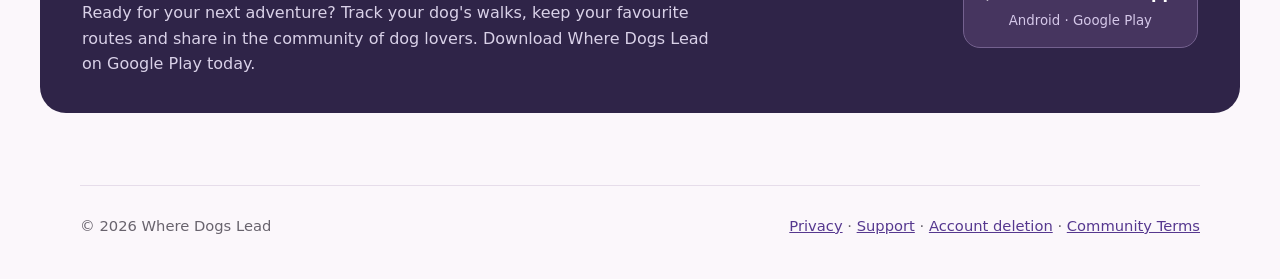
==== commit d2f3ae5a: "Launch Where Dogs Lead homepage with Google Play download links and SEO metadata" ====
--- a/index.html
+++ b/index.html
@@ -4,12 +4,31 @@
   <meta charset="utf-8">
   <meta name="viewport" content="width=device-width, initial-scale=1">
   <meta name="theme-color" content="#f8f5fc">
-  <meta name="description" content="Where Dogs Lead is coming soon to Google Play. Track dog walks, save routes and photos, and remember every adventure together. Walk. Sniff. Repeat.">
-  <meta property="og:title" content="Where Dogs Lead — Coming Soon">
-  <meta property="og:description" content="Walk. Sniff. Repeat. A new dog-walking companion is coming soon to Android.">
+  <meta name="description" content="Where Dogs Lead is a GPS dog walking tracker for Android. Map your walks, record distance and time, save photos, create dog profiles and discover places.">
+  <meta name="robots" content="index, follow">
+  <link rel="canonical" href="https://wheredogslead.co.uk/">
+  <meta property="og:site_name" content="Where Dogs Lead">
+  <meta property="og:title" content="Where Dogs Lead | GPS Dog Walking Tracker for Android">
+  <meta property="og:description" content="Walk. Sniff. Repeat. Track dog walks, explore GPS routes, save memories and discover dog-friendly places. Download on Google Play.">
   <meta property="og:type" content="website">
   <meta property="og:url" content="https://wheredogslead.co.uk/">
-  <title>Coming Soon to Google Play | Where Dogs Lead</title>
+  <meta name="twitter:card" content="summary">
+  <meta name="twitter:title" content="Where Dogs Lead | GPS Dog Walking Tracker">
+  <meta name="twitter:description" content="Walk. Sniff. Repeat. Track your walks, keep memories and discover places with Where Dogs Lead on Android.">
+  <title>GPS Dog Walking Tracker &amp; Routes | Where Dogs Lead</title>
+  <script type="application/ld+json">
+  {
+    "@context": "https://schema.org",
+    "@type": "SoftwareApplication",
+    "name": "Where Dogs Lead",
+    "description": "An Android app for tracking dog walks by GPS, recording distance and duration, saving walk photos, creating dog profiles and discovering dog-friendly places.",
+    "applicationCategory": "LifestyleApplication",
+    "operatingSystem": "Android",
+    "url": "https://wheredogslead.co.uk/",
+    "downloadUrl": "https://play.google.com/store/apps/details?id=com.pawruki.app",
+    "publisher": { "@type": "Organization", "name": "PocketForge Studio" }
+  }
+  </script>
   <link rel="stylesheet" href="styles.css">
   <style>
     /* Launch announcement styles: scoped to this homepage only. */
@@ -57,6 +76,8 @@
     .launch-bottom p { color:#d9d1e8; margin:0; max-width:640px; }
     .launch-status { text-align:center; flex:0 0 auto; background:#46355f; padding:16px 23px; border:1px solid #74618f; border-radius:17px; font-weight:800; }
     .launch-status small { display:block; font-weight:500; color:#d5c8e9; margin-top:3px; }
+    .launch-primary:hover, .launch-status:hover { background:#533688; }
+    .launch-page .launch-banner a:hover { color:#f4dfff !important; }
     .launch-page footer { max-width:1200px; }
     @media(max-width:950px) {
       .launch-hero { grid-template-columns:1fr; padding:45px 38px 24px; }
@@ -98,30 +119,31 @@
 </style>
 </head>
 <body class="launch-page">
-  <div class="launch-banner"><span class="announcement-logo" aria-hidden="true"></span> Something pawsome is on the way — arriving soon on Android</div>
+  <div class="launch-banner"><span class="announcement-logo" aria-hidden="true"></span> Where Dogs Lead is now on Google Play! <a href="https://play.google.com/store/apps/details?id=com.pawruki.app" target="_blank" rel="noopener noreferrer" style="color:#fff; text-decoration:underline; text-underline-offset:3px;">Get the Android app</a></div>
   <header class="site-header">
     <a class="brand" href="index.html" aria-label="Where Dogs Lead home">
       <span class="brand-symbol" aria-hidden="true"></span><span>Where Dogs Lead</span>
     </a>
     <nav aria-label="Main navigation">
       <a href="#features">Features</a>
+      <a href="https://play.google.com/store/apps/details?id=com.pawruki.app" target="_blank" rel="noopener noreferrer">Download</a>
       <a href="support.html">Support</a>
     </nav>
   </header>
   <main>
     <section class="launch-hero launch-container" aria-labelledby="launch-title">
       <div class="launch-copy">
-        <p class="launch-kicker"><span class="launch-kicker-dot" aria-hidden="true"></span> Coming soon to Google Play</p>
+        <p class="launch-kicker"><span class="launch-kicker-dot" aria-hidden="true"></span> Available now on Google Play</p>
         <h1 id="launch-title">Every walk has a story. <em>Keep yours.</em></h1>
         <p class="launch-tagline">Walk. Sniff. Repeat.</p>
-        <p class="launch-intro">From everyday strolls to muddy adventures, Where Dogs Lead helps you track your dog's walks, save favourite routes and hold on to the moments that matter.</p>
+        <p class="launch-intro">From everyday strolls to muddy adventures, Where Dogs Lead is an Android dog walking GPS tracker that helps you map walks, record distances, save favourite routes and remember the moments that matter.</p>
         <div class="launch-buttons">
-          <span class="launch-pill launch-primary" role="status" aria-label="Android app coming soon">🐕 &nbsp;Android app coming soon</span>
+          <a class="launch-pill launch-primary" href="https://play.google.com/store/apps/details?id=com.pawruki.app" target="_blank" rel="noopener noreferrer" aria-label="Download Where Dogs Lead from Google Play">▶ &nbsp;Get it on Google Play</a>
           <a class="launch-pill launch-secondary" href="#features">Discover what's inside ↓</a>
         </div>
         <p class="launch-note">
           <svg xmlns="http://www.w3.org/2000/svg" width="16" height="16" viewBox="0 0 24 24" fill="none" stroke="currentColor" stroke-width="2" aria-hidden="true"><circle cx="12" cy="12" r="9"/><path d="M12 7v5l3 2"/></svg>
-          Our launch version has been submitted to Google Play for review. We'll add the download link when it's live.
+          Officially launched on Google Play for Android. Available in the United Kingdom.
         </p>
       </div>
       <div class="launch-art">
@@ -163,8 +185,8 @@
       </div>
     </section>
     <aside class="launch-bottom launch-container" aria-label="Launch status">
-      <div><h2>Good walks are worth remembering.</h2><p>Where Dogs Lead is almost ready for its first adventures. Check back for the Google Play download link once the release is approved and published.</p></div>
-      <div class="launch-status">🐾 &nbsp;Coming very soon<small>Android · Google Play</small></div>
+      <div><h2>Good walks are worth remembering.</h2><p>Ready for your next adventure? Track your dog's walks, keep your favourite routes and share in the community of dog lovers. Download Where Dogs Lead on Google Play today.</p></div>
+      <a class="launch-status" href="https://play.google.com/store/apps/details?id=com.pawruki.app" target="_blank" rel="noopener noreferrer" style="color:#fff;text-decoration:none;">▶ &nbsp;Download the app<small>Android · Google Play</small></a>
     </aside>
   </main>
   <footer>
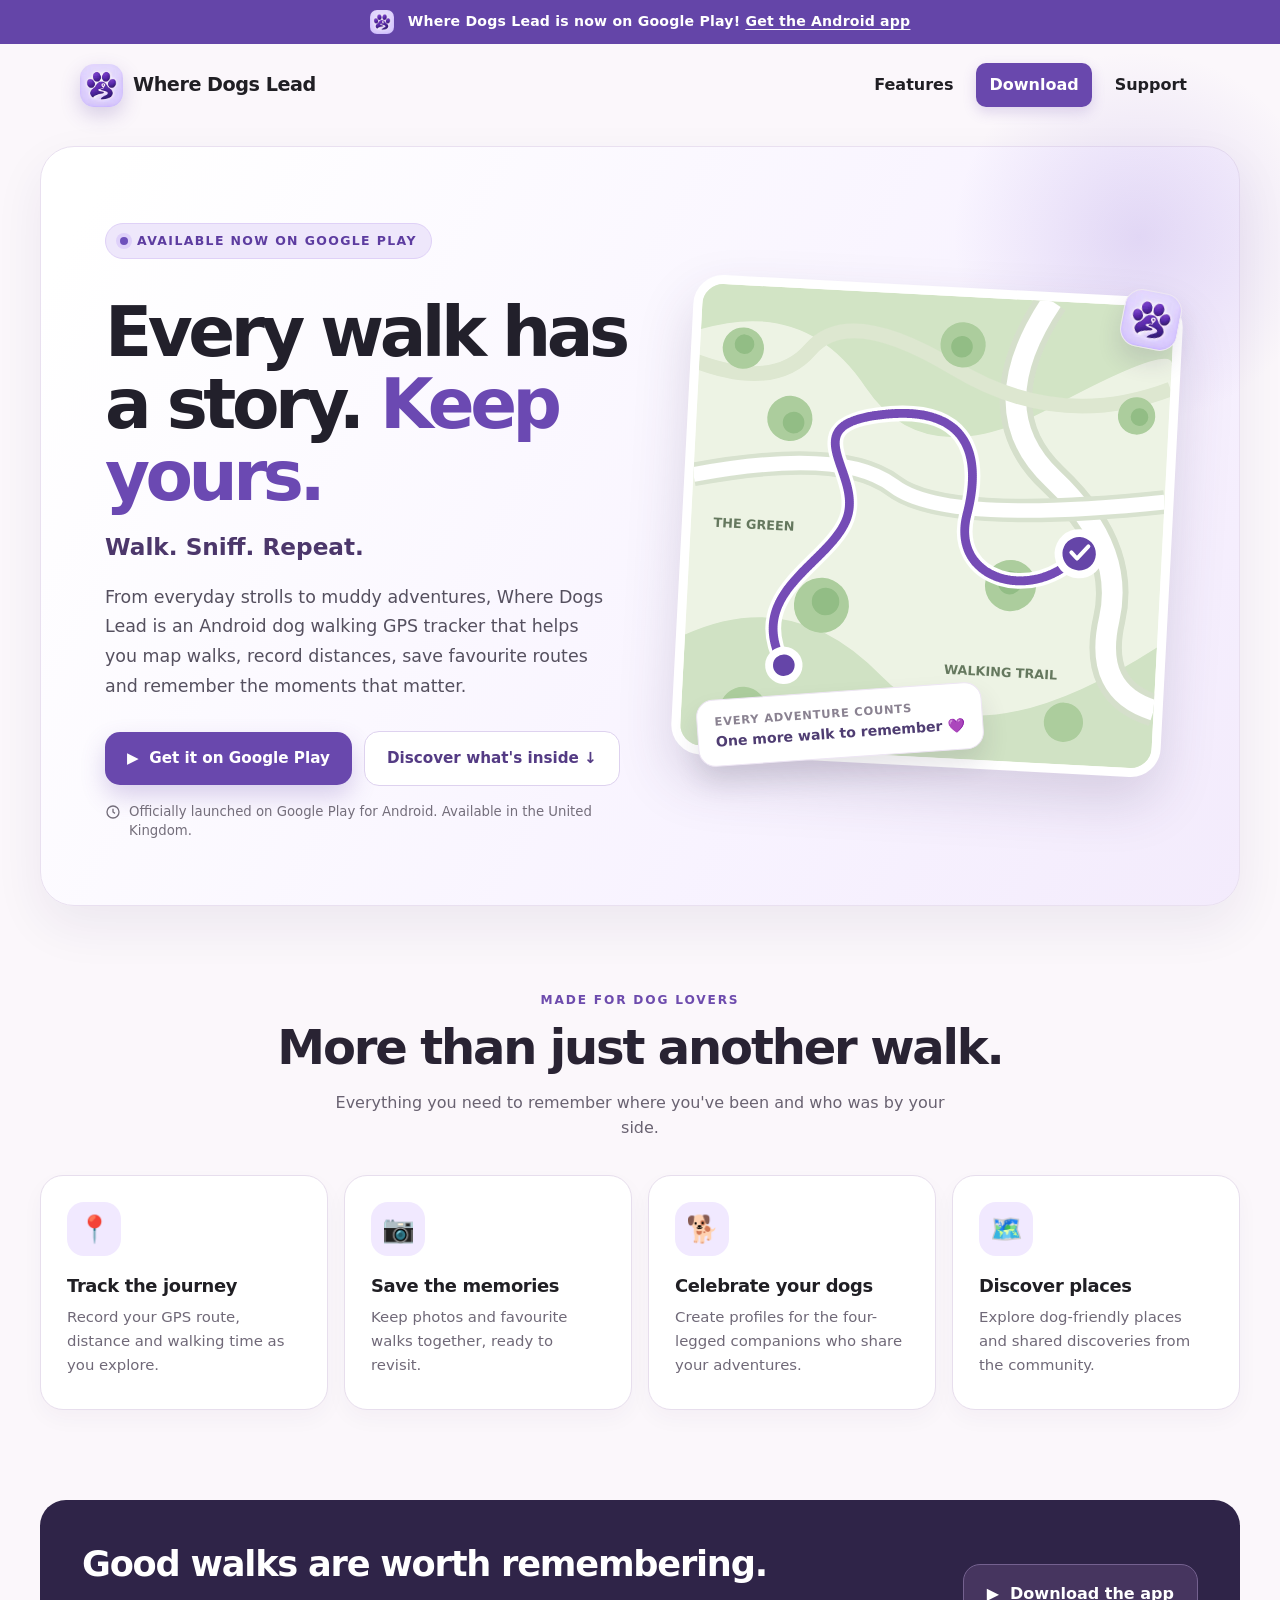
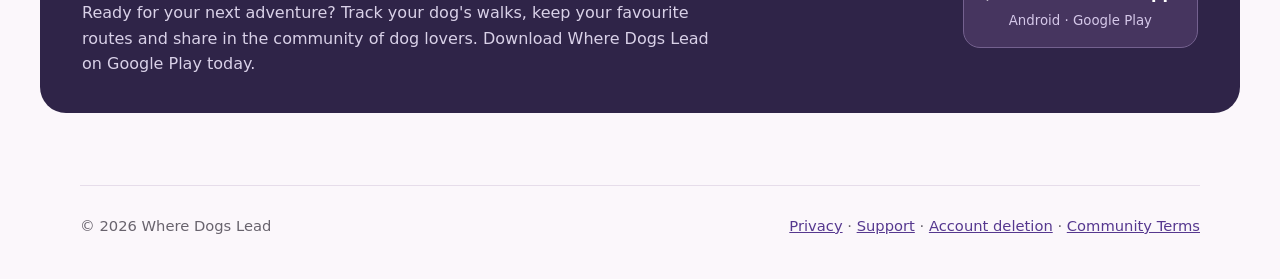
==== commit 8a1e5b4a: "Fix header navigation clickability, visible download button and direct support link" ====
--- a/index.html
+++ b/index.html
@@ -33,7 +33,12 @@
   <style>
     /* Launch announcement styles: scoped to this homepage only. */
     .launch-page { overflow: hidden; }
-    .launch-page .site-header { max-width: 1200px; }
+    .launch-page .site-header { max-width: 1200px; position:relative; z-index:50; }
+    .launch-page .site-header nav { position:relative; z-index:51; display:flex; flex-wrap:wrap; align-items:center; gap:10px; }
+    .launch-page .site-header nav a { position:relative; z-index:52; display:inline-flex; align-items:center; min-height:44px; padding:9px 13px; border-radius:10px; cursor:pointer; pointer-events:auto; text-decoration:none; }
+    .launch-page .site-header nav a:hover { background:#eee7fb; color:#54318c; }
+    .launch-page .site-header nav .nav-download { color:#fff; background:#6948ad; box-shadow:0 5px 14px rgba(105,72,173,.2); }
+    .launch-page .site-header nav .nav-download:hover { color:#fff; background:#533688; }
     .launch-page .brand { font-size: 1.2rem; letter-spacing: -.025em; }
     .launch-page .brand-symbol { width: 43px; height: 43px; display: grid; place-items: center; color: #fff; background: #6546a8; border-radius: 14px; box-shadow: 0 8px 20px rgba(87,55,156,.22); font-size: 1.35rem; }
     .launch-page nav a:focus-visible, .launch-page a:focus-visible { outline: 3px solid #9b7bed; outline-offset: 4px; border-radius: 4px; }
@@ -91,7 +96,8 @@
       .launch-page .site-header { align-items:center; padding-top:0; gap:10px; }
       .launch-page .brand { font-size:1rem; }
       .launch-page .brand-symbol { width:36px; height:36px; border-radius:11px; }
-      .launch-page nav { gap:12px; font-size:.82rem; }
+      .launch-page .site-header nav { gap:4px; font-size:.82rem; }
+      .launch-page .site-header nav a { padding:7px 9px; min-height:44px; }
       .launch-banner { font-size:.77rem; }
       .launch-hero { margin-top:10px; padding:34px 22px 25px; gap:5px; border-radius:24px; }
       .launch-hero h1 { font-size:clamp(2.65rem,12vw,4rem); margin-top:21px; }
@@ -126,8 +132,8 @@
     </a>
     <nav aria-label="Main navigation">
       <a href="#features">Features</a>
-      <a href="https://play.google.com/store/apps/details?id=com.pawruki.app" target="_blank" rel="noopener noreferrer">Download</a>
-      <a href="support.html">Support</a>
+      <a class="nav-download" href="https://play.google.com/store/apps/details?id=com.pawruki.app" aria-label="Download Where Dogs Lead on Google Play">Download</a>
+      <a href="https://wheredogslead.co.uk/support.html">Support</a>
     </nav>
   </header>
   <main>
@@ -138,7 +144,7 @@
         <p class="launch-tagline">Walk. Sniff. Repeat.</p>
         <p class="launch-intro">From everyday strolls to muddy adventures, Where Dogs Lead is an Android dog walking GPS tracker that helps you map walks, record distances, save favourite routes and remember the moments that matter.</p>
         <div class="launch-buttons">
-          <a class="launch-pill launch-primary" href="https://play.google.com/store/apps/details?id=com.pawruki.app" target="_blank" rel="noopener noreferrer" aria-label="Download Where Dogs Lead from Google Play">▶ &nbsp;Get it on Google Play</a>
+          <a class="launch-pill launch-primary" href="https://play.google.com/store/apps/details?id=com.pawruki.app" aria-label="Download Where Dogs Lead from Google Play">▶ &nbsp;Get it on Google Play</a>
           <a class="launch-pill launch-secondary" href="#features">Discover what's inside ↓</a>
         </div>
         <p class="launch-note">
